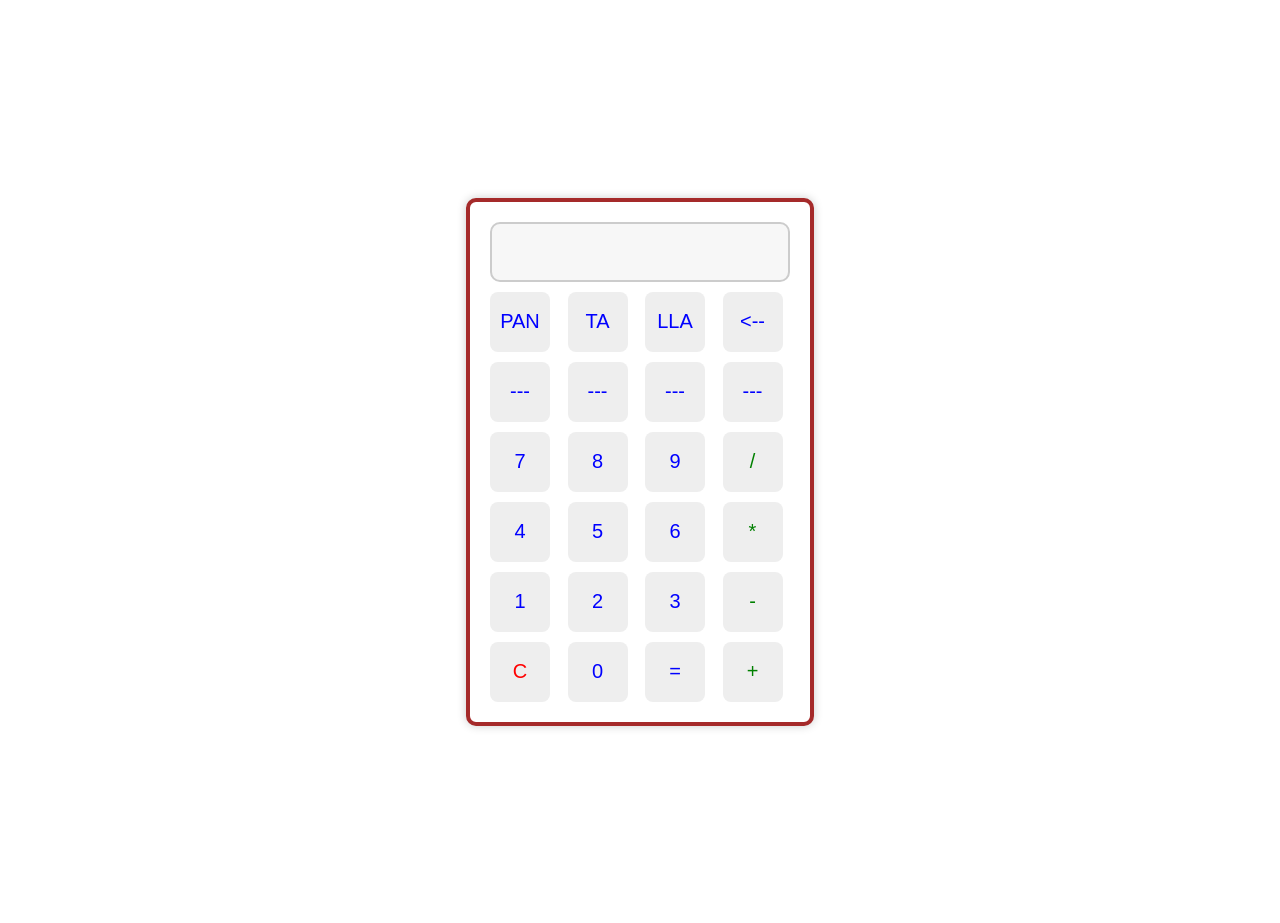
==== index.html @ 0cf4468d "update with html & DOM" ====
<html lang="en">
  <head>
    <meta charset="UTF-8" />
    <meta name="viewport" content="width=device-width, initial-scale=1.0" />
    <title>Calculator</title>
    <link rel="stylesheet" href="calculator.css" />
    <script src="main.js" defer></script>
  </head>
  <body>
    <div class="keypad">
      <input type="text" id="display" />

      <button>PAN</button>
      <button>TA</button>
      <button>LLA</button>
      <button class="back"><--</button>
      <button>---</button>
      <button>---</button>
      <button>---</button>
      <button>---</button>
      <button>7</button>
      <button>8</button>
      <button>9</button>
      <button class="operator">/</button>
      <button>4</button>
      <button>5</button>
      <button>6</button>
      <button class="operator">*</button>
      <button>1</button>
      <button>2</button>
      <button>3</button>
      <button class="operator">-</button>
      <button class="clear">C</button>
      <button>0</button>
      <button class="equal">=</button>
      <button class="operator">+</button>
    </div>
  </body>
</html>
---- calculator.css ----
body{
        align-content: center;
        justify-content: center;
        text-align: center;
    }
      
    div.keypad{

   display: grid;
    border: 4px solid brown;
    grid-template-columns: repeat(4, 1fr);
    grid-template-rows: repeat(6, 1fr); /* More rows for all buttons */
    gap: 10px;

    width: 300px;
    padding: 20px;
    margin: 15% auto;

    background-color: #ffffff;
    border-radius: 10px;
    box-shadow: 0 0 10px rgba(0, 0, 0, 0.2);

    }

    #display {
    grid-column: span 4;
    height: 60px;
    padding: 10px;

    font-size: 24px;
    text-align: right;

    border: 2px solid #ccc;
    border-radius: 10px;
    outline: none;
    background: #f7f7f7;
    }


    .keypad button {
    width: 60px;
    height: 60px;
    font-size: 20px;
    border: none;
    color:blue;
    border-radius: 8px;
    cursor: pointer;
    background-color: #eee;
    transition: 0.2s;
}

.keypad button:hover {
    background-color: #ddd;
    
}

.keypad button.operator{
             color:green;
}

.keypad button.clear{
             color:red;

}
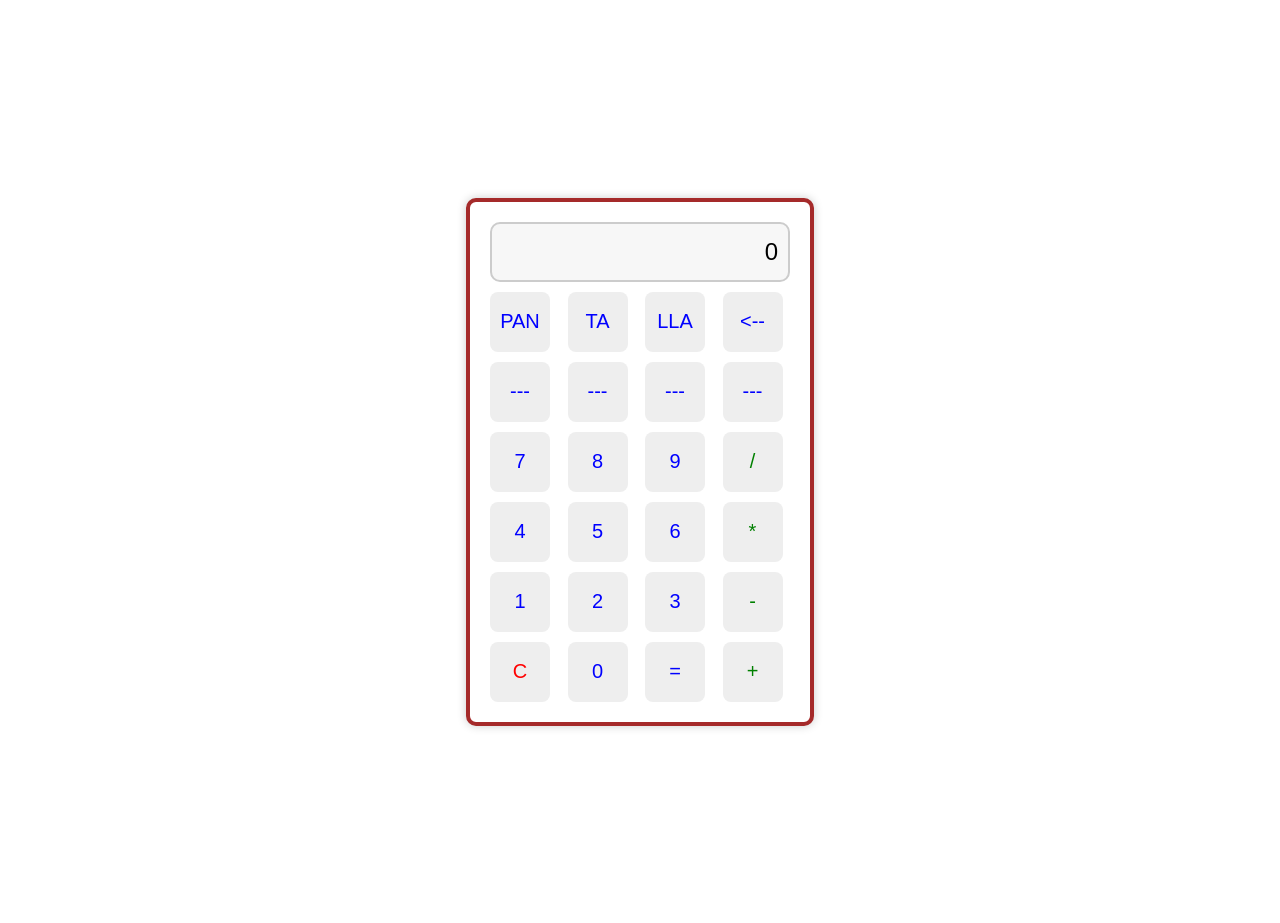
==== commit 02891dd3: "joinCalculations() fixed" ====
--- a/index.html
+++ b/index.html
@@ -18,20 +18,20 @@
       <button>---</button>
       <button>---</button>
       <button>---</button>
-      <button>7</button>
-      <button>8</button>
-      <button>9</button>
+      <button class="buttons">7</button>
+      <button class="buttons">8</button>
+      <button class="buttons">9</button>
       <button class="operator">/</button>
-      <button>4</button>
-      <button>5</button>
-      <button>6</button>
+      <button class="buttons">4</button>
+      <button class="buttons">5</button>
+      <button class="buttons">6</button>
       <button class="operator">*</button>
-      <button>1</button>
-      <button>2</button>
-      <button>3</button>
+      <button class="buttons">1</button>
+      <button class="buttons">2</button>
+      <button class="buttons">3</button>
       <button class="operator">-</button>
       <button class="clear">C</button>
-      <button>0</button>
+      <button class="buttons">0</button>
       <button class="equal">=</button>
       <button class="operator">+</button>
     </div>
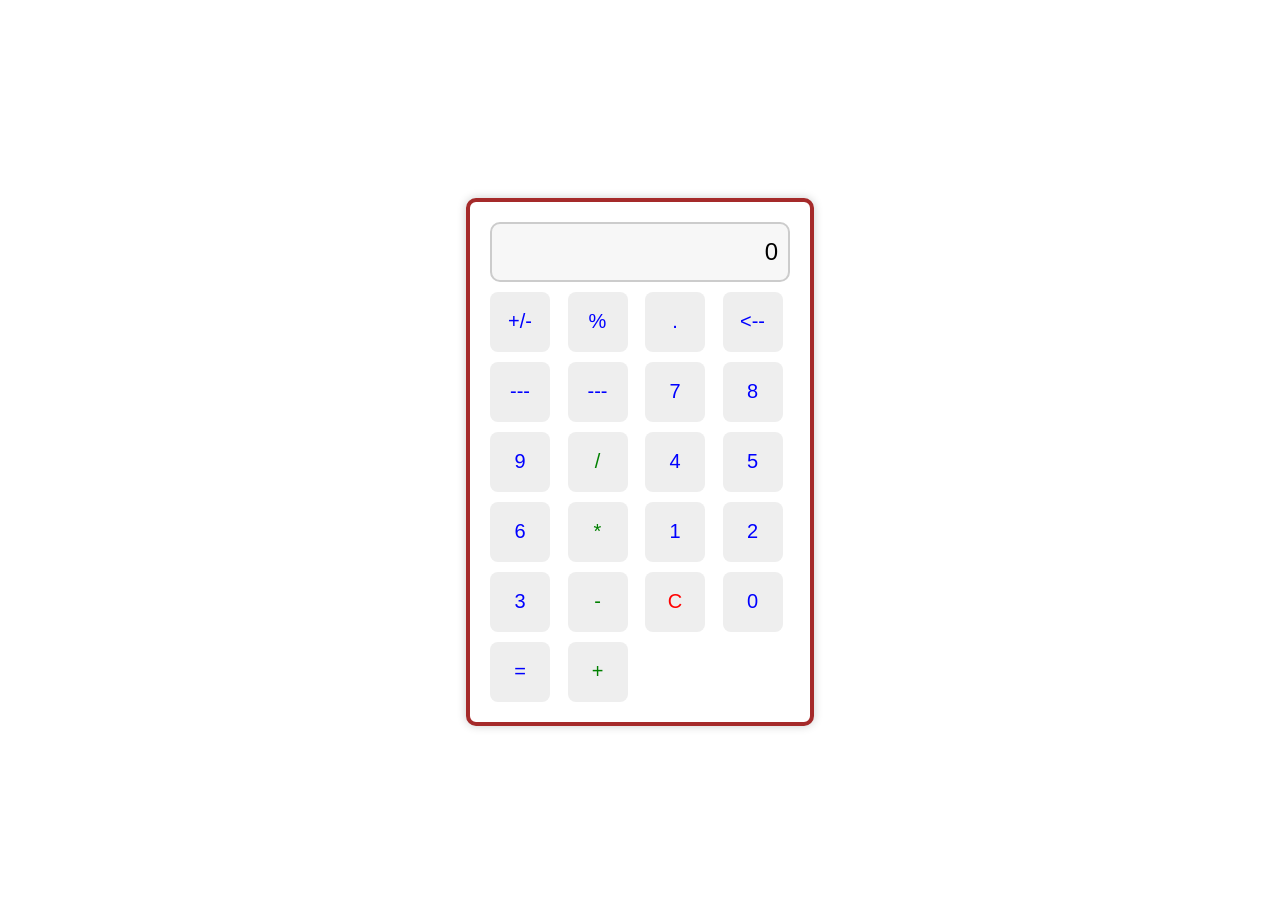
==== commit 601f4b45: "Decimal button start" ====
--- a/index.html
+++ b/index.html
@@ -10,12 +10,10 @@
     <div class="keypad">
       <input type="text" id="display" />
 
-      <button>PAN</button>
-      <button>TA</button>
-      <button>LLA</button>
+      <button type="button" class="sign" >+/-</button>
+      <button type="button" class="percent">%</button>
+      <button type="button" class="decimal">.</button>
       <button class="back"><--</button>
-      <button>---</button>
-      <button>---</button>
       <button>---</button>
       <button>---</button>
       <button class="buttons">7</button>
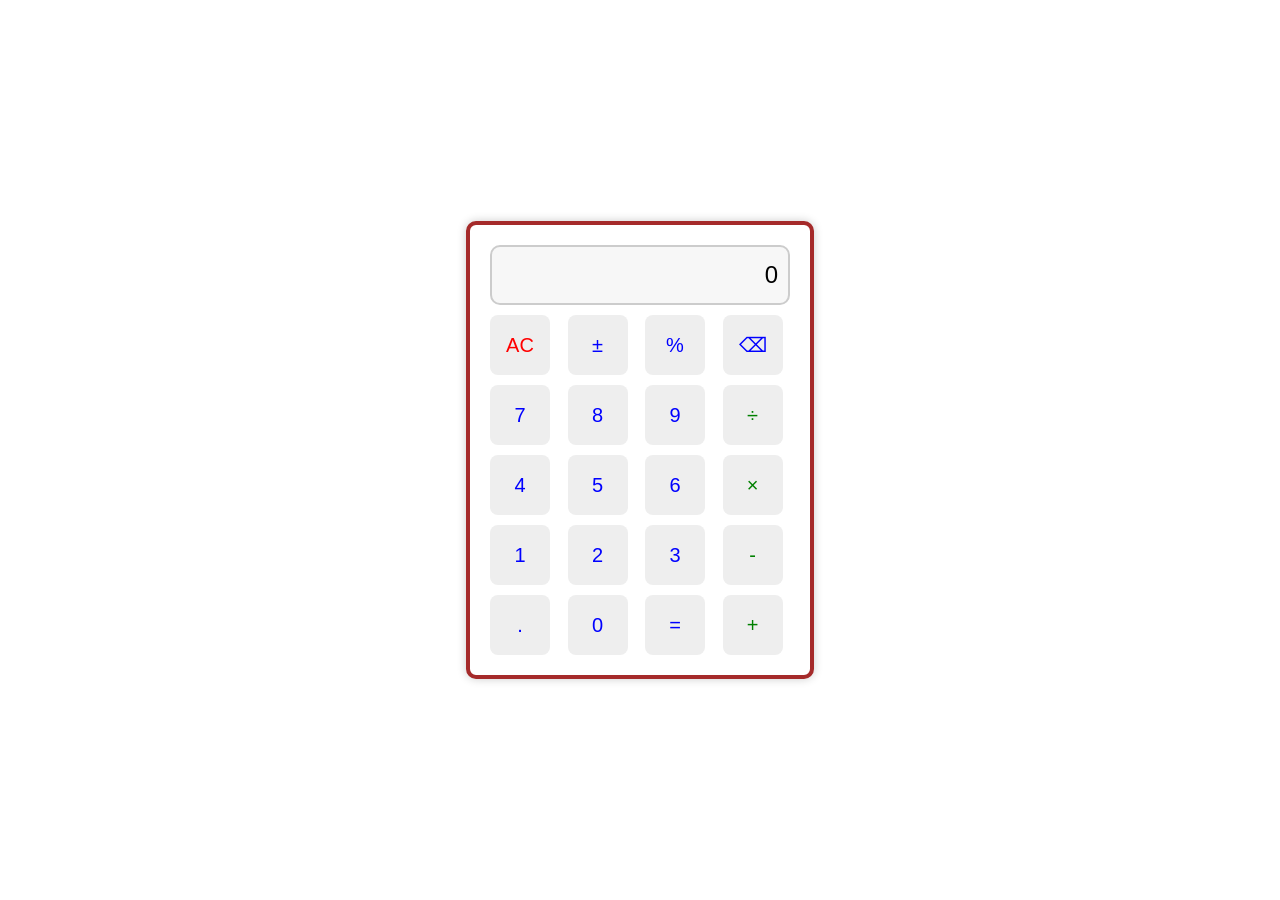
==== commit 249fb244: "Update index.html" ====
--- a/index.html
+++ b/index.html
@@ -9,26 +9,23 @@
   <body>
     <div class="keypad">
       <input type="text" id="display" />
-
-      <button type="button" class="sign" >+/-</button>
+      <button class="clear">AC</button>
+      <button type="button" class="sign" >&plusmn;</button>
       <button type="button" class="percent">%</button>
-      <button type="button" class="decimal">.</button>
-      <button class="back"><--</button>
-      <button>---</button>
-      <button>---</button>
+      <button class="back">&#9003;</button>
       <button class="buttons">7</button>
       <button class="buttons">8</button>
       <button class="buttons">9</button>
-      <button class="operator">/</button>
+      <button class="operator">&divide;</button>
       <button class="buttons">4</button>
       <button class="buttons">5</button>
       <button class="buttons">6</button>
-      <button class="operator">*</button>
+      <button class="operator">&times;</button>
       <button class="buttons">1</button>
       <button class="buttons">2</button>
       <button class="buttons">3</button>
       <button class="operator">-</button>
-      <button class="clear">C</button>
+      <button type="button" class="decimal">.</button>
       <button class="buttons">0</button>
       <button class="equal">=</button>
       <button class="operator">+</button>
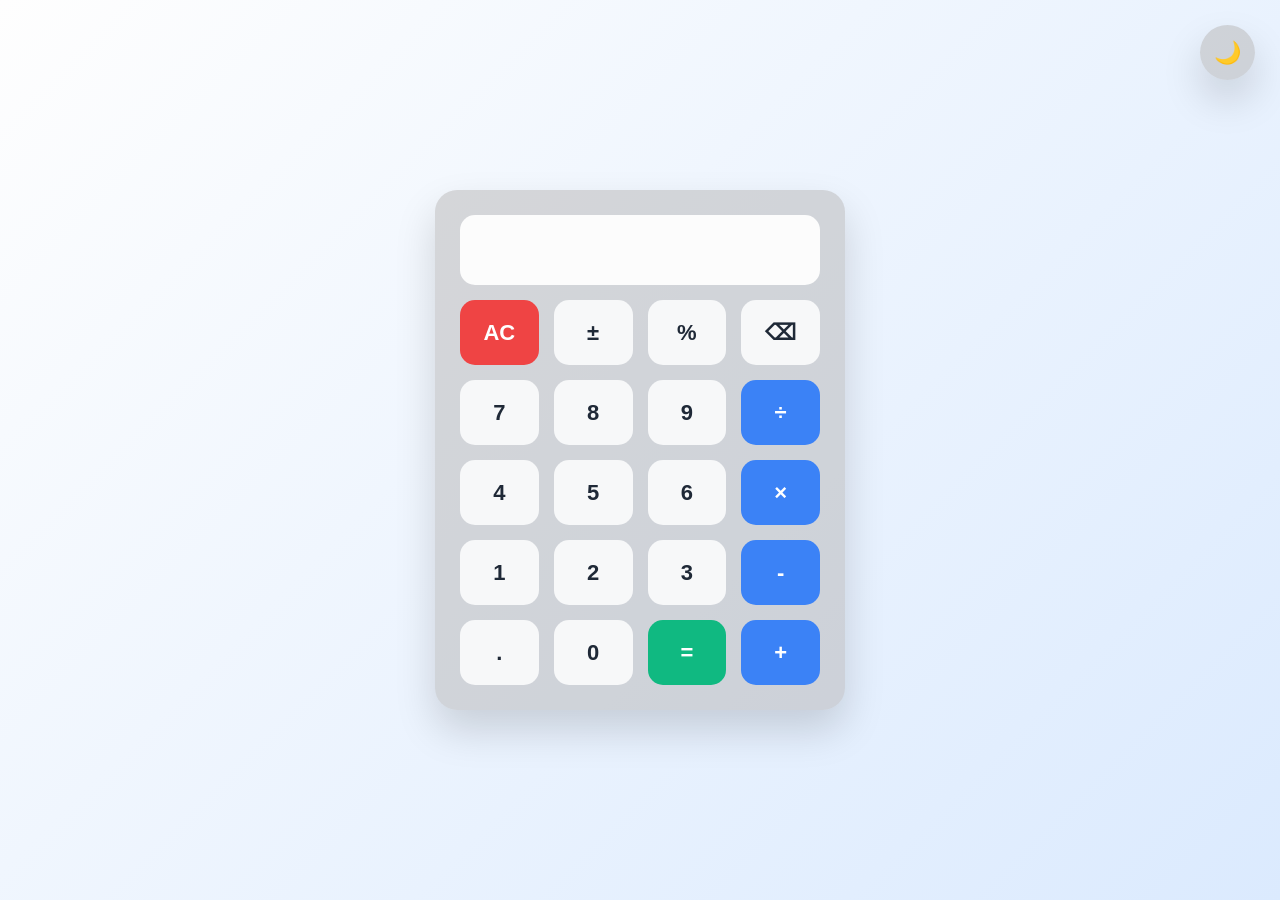
==== commit b82aff28: "Update index.html" ====
--- a/index.html
+++ b/index.html
@@ -7,8 +7,9 @@
     <script src="main.js" defer></script>
   </head>
   <body>
+    <button class="theme-toggle">🌙</button>
     <div class="keypad">
-      <input type="text" id="display" />
+      <input type="text" id="display" readonly />
       <button class="clear">AC</button>
       <button type="button" class="sign" >&plusmn;</button>
       <button type="button" class="percent">%</button>
--- a/calculator.css
+++ b/calculator.css
@@ -1,65 +1,267 @@
-    body{
-        align-content: center;
-        justify-content: center;
-        text-align: center;
-    }
-      
-    div.keypad{
-
-   display: grid;
-    border: 4px solid brown;
-    grid-template-columns: repeat(4, 1fr);
-    grid-template-rows: repeat(6, 1fr); /* More rows for all buttons */
-    gap: 10px;
-
-    width: 300px;
-    padding: 20px;
-    margin: 15% auto;
-
-    background-color: #ffffff;
-    border-radius: 10px;
-    box-shadow: 0 0 10px rgba(0, 0, 0, 0.2);
-
-    }
-
-    #display {
-    grid-column: span 4;
-    height: 60px;
-    padding: 10px;
-
-    font-size: 24px;
-    text-align: right;
-
-    border: 2px solid #ccc;
-    border-radius: 10px;
-    outline: none;
-    background: #f7f7f7;
-    }
-
-
-    .keypad button {
-    width: 60px;
-    height: 60px;
-    font-size: 20px;
-    border: none;
-    color:blue;
-    border-radius: 8px;
-    cursor: pointer;
-    background-color: #eee;
-    transition: 0.2s;
-}
-
-.keypad button:hover {
-    background-color: #ddd;
-    
-}
-
-.keypad button.operator{
-             color:green;
-}
-
-.keypad button.clear{
-             color:red;
-
-}
-
+/*=============================
+      Theme Variables
+=============================*/
+
+:root{
+    --bg:#fefefe;
+    --calculator:#b0adad77;
+    --display:#fcfcfc;
+
+    --text:#1f2937;
+    --button:#f7f8f9;
+    --button-hover:#87878aa2;
+
+    --operator:#3b82f6;
+    --operator-hover:#2563eb;
+
+    --equal:#10b981;
+    --equal-hover:#059669;
+
+    --clear:#ef4444;
+    --clear-hover:#dc2626;
+
+    --shadow:0 20px 40px rgba(0,0,0,.15);
+}
+
+
+body.dark{
+
+    --bg:#0f172a;
+    --calculator:#1e293b;
+    --display:#0b1220;
+
+    --text:#f8fafc;
+
+    --button:#334155;
+    --button-hover:#475569;
+
+    --operator:#818cf8;
+    --operator-hover:#6366f1;
+
+    --equal:#22c55e;
+    --equal-hover:#16a34a;
+
+    --clear:#f87171;
+    --clear-hover:#ef4444;
+
+    --shadow:0 20px 50px rgba(0,0,0,.45);
+}
+
+/*=============================
+      Body
+=============================*/
+
+body{
+
+    margin:0;
+    height:100vh;
+
+    display:flex;
+    justify-content:center;
+    align-items:center;
+
+    background:linear-gradient(135deg,var(--bg),#dbeafe);
+
+    font-family:Arial;
+
+    transition:.4s;
+}
+
+/*=============================
+      Theme Button
+=============================*/
+
+.theme-toggle{
+
+    position:fixed;
+
+    top:25px;
+    right:25px;
+
+    width:55px;
+    height:55px;
+
+    border:none;
+    border-radius:50%;
+
+    cursor:pointer;
+
+    font-size:22px;
+
+    background:var(--calculator);
+
+    color:var(--text);
+
+    box-shadow:var(--shadow);
+
+    transition:.3s;
+
+}
+
+.theme-toggle:hover{
+
+    transform:rotate(20deg) scale(1.05);
+
+}
+
+/*=============================
+      Calculator
+=============================*/
+
+.keypad{
+
+    display:grid;
+
+    grid-template-columns:repeat(4,1fr);
+
+    gap:15px;
+
+    width:360px;
+
+    padding:25px;
+
+    background:var(--calculator);
+
+    border-radius:22px;
+
+    box-shadow:var(--shadow);
+
+    transition:.4s;
+
+}
+
+/*=============================
+      Display
+=============================*/
+
+#display{
+
+    grid-column:span 4;
+
+    height:70px;
+
+    border:none;
+
+    border-radius:15px;
+
+    background:var(--display);
+
+    color:var(--text);
+
+    font-size:34px;
+
+    text-align:right;
+
+    padding-right:20px;
+
+    outline:none;
+
+}
+
+/*=============================
+      Buttons
+=============================*/
+
+.keypad button{
+
+    height:65px;
+
+    border:none;
+
+    border-radius:15px;
+
+    cursor:pointer;
+
+    font-size:22px;
+
+    font-weight:bold;
+
+    background:var(--button);
+
+    color:var(--text);
+
+    transition:.2s;
+
+}
+
+.keypad button:hover{
+
+    background:var(--button-hover);
+
+    transform:translateY(-3px);
+
+}
+
+.keypad button:active{
+
+    transform:scale(.95);
+
+}
+
+/*=============================
+      Operators
+=============================*/
+
+.operator{
+
+    background:var(--operator)!important;
+
+    color:white!important;
+
+}
+
+.operator:hover{
+
+    background:var(--operator-hover)!important;
+
+}
+
+/*=============================
+      Equal
+=============================*/
+
+.equal{
+
+    background:var(--equal)!important;
+
+    color:white!important;
+
+}
+
+.equal:hover{
+
+    background:var(--equal-hover)!important;
+
+}
+
+/*=============================
+      Clear
+=============================*/
+
+.clear{
+
+    background:var(--clear)!important;
+
+    color:white!important;
+
+}
+
+.clear:hover{
+
+    background:var(--clear-hover)!important;
+
+}
+
+/*=============================
+      Responsive
+=============================*/
+
+@media(max-width:500px){
+
+.keypad{
+
+    width:90%;
+
+}
+
+}
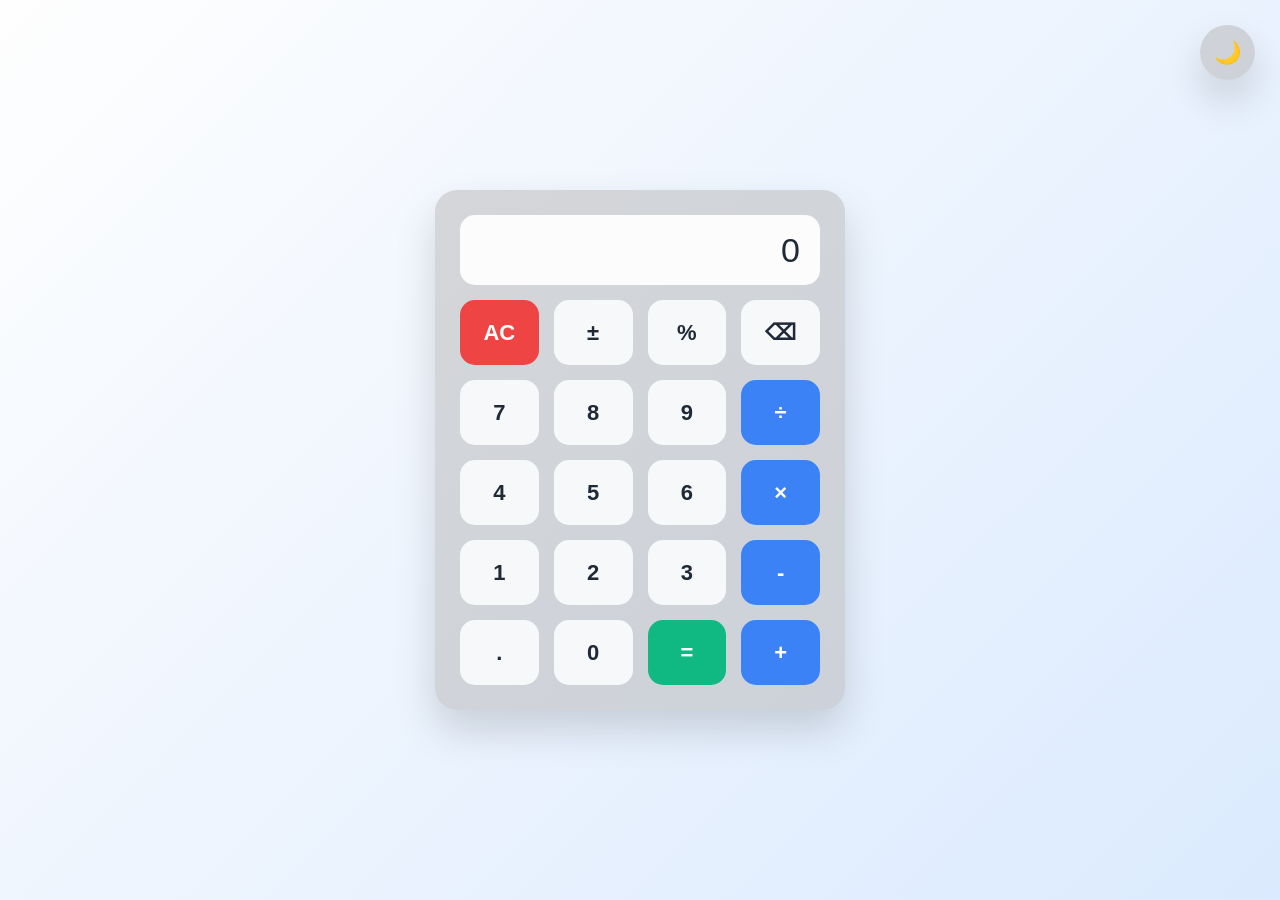
==== commit bd25494c: "Fix sign button handling and class mismatch Align index.html and main.js for the +/- key and improve" ====
--- a/index.html
+++ b/index.html
@@ -11,7 +11,7 @@
     <div class="keypad">
       <input type="text" id="display" readonly />
       <button class="clear">AC</button>
-      <button type="button" class="sign" >&plusmn;</button>
+      <button type="button" class="" >&plusmn;</button>
       <button type="button" class="percent">%</button>
       <button class="back">&#9003;</button>
       <button class="buttons">7</button>
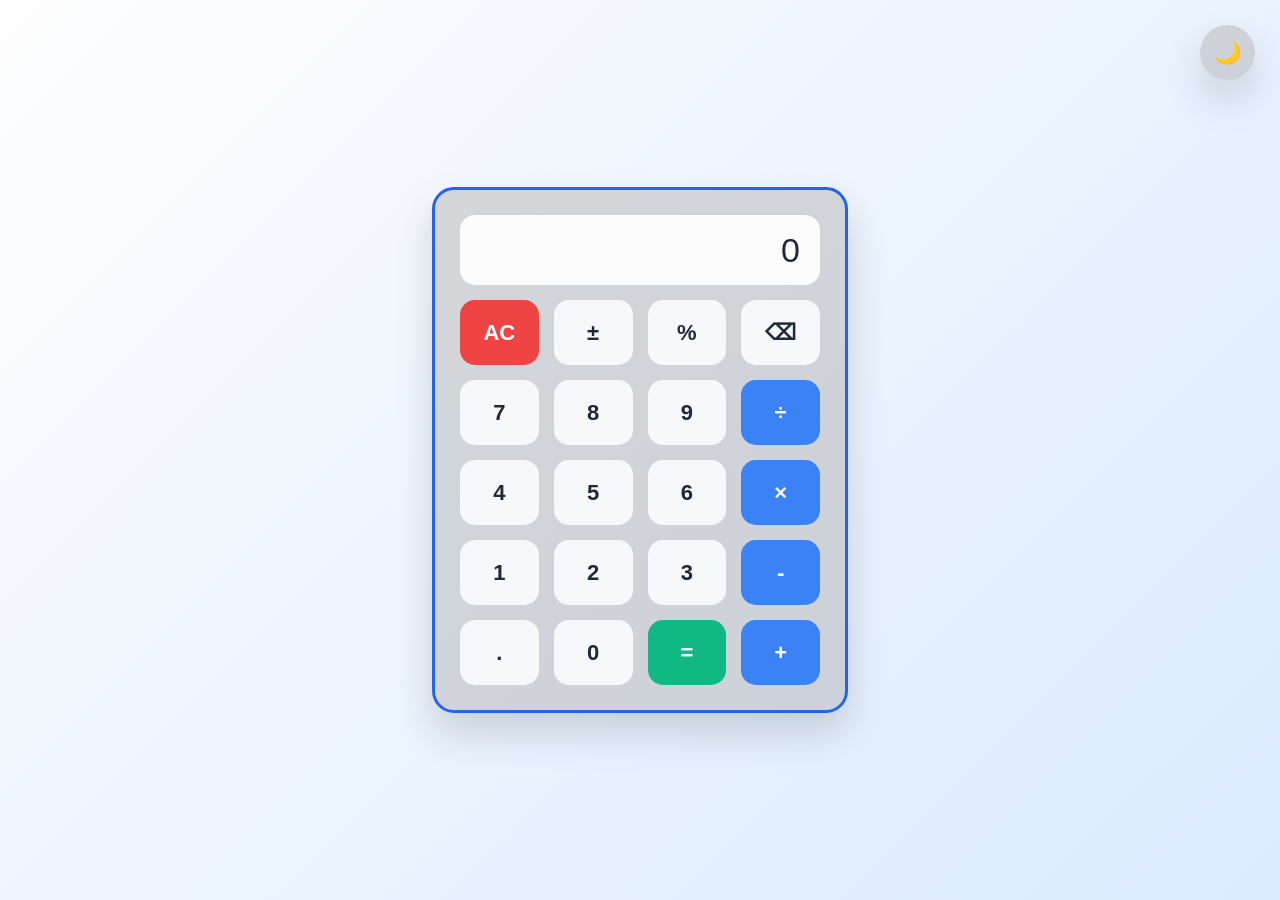
==== commit 5f644c31: "fixed being unable to make new calc with result" ====
--- a/index.html
+++ b/index.html
@@ -11,7 +11,7 @@
     <div class="keypad">
       <input type="text" id="display" readonly />
       <button class="clear">AC</button>
-      <button type="button" class="" >&plusmn;</button>
+      <button type="button" class="sign" >&plusmn;</button>
       <button type="button" class="percent">%</button>
       <button class="back">&#9003;</button>
       <button class="buttons">7</button>
--- a/calculator.css
+++ b/calculator.css
@@ -123,10 +123,13 @@
     background:var(--calculator);
 
     border-radius:22px;
+      
+    border: 3px solid var(--operator-hover);
 
     box-shadow:var(--shadow);
 
     transition:.4s;
+      
 
 }
 
